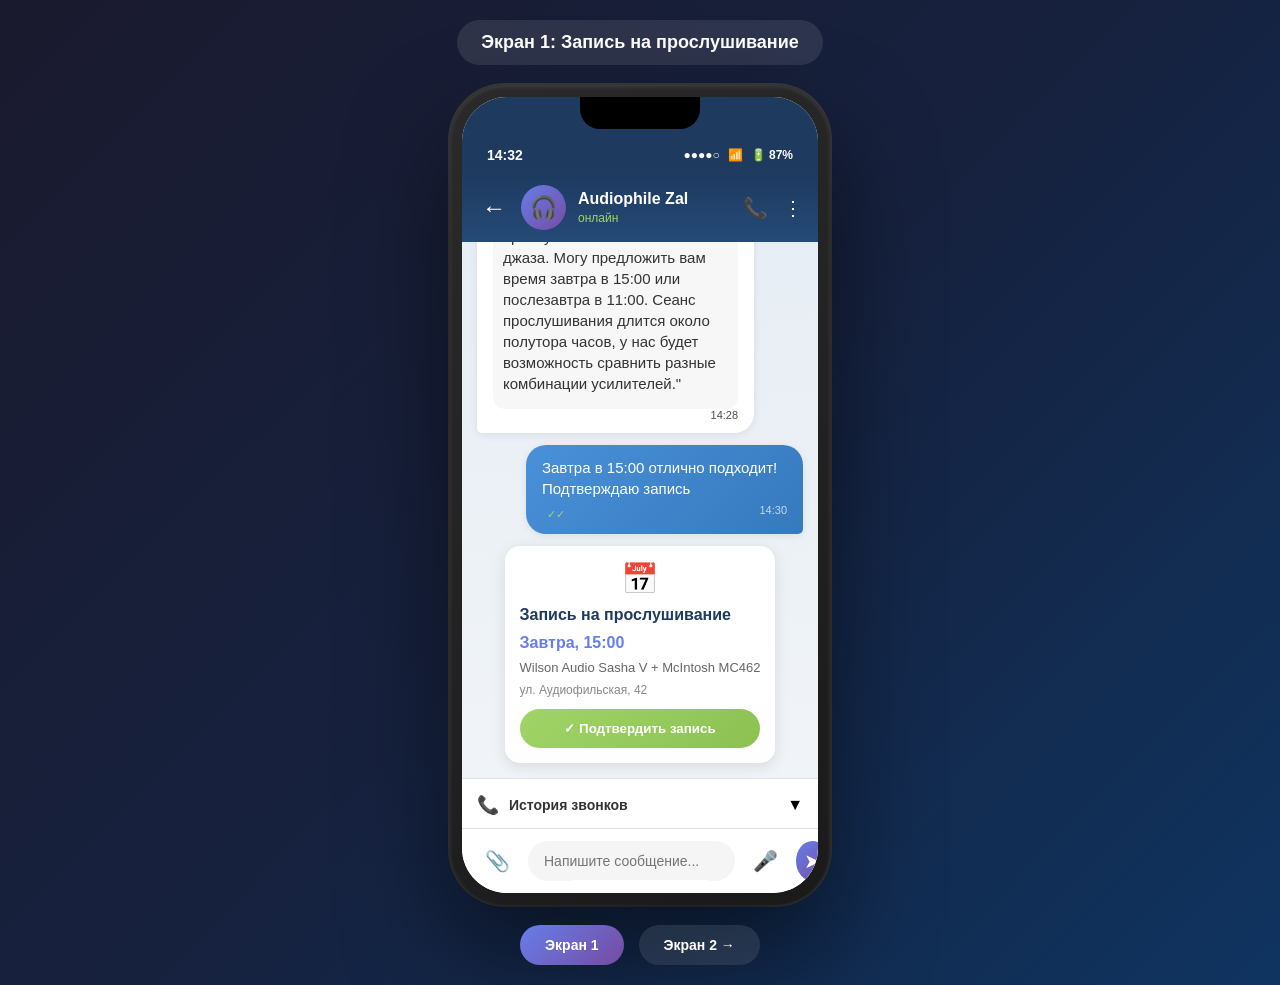
==== index.html @ 01e0d1bf "Initial commit: Interactive omni-channel messenger prototype for hi-end audio salon - Screen 1: Book" ====
<!DOCTYPE html>
<html lang="ru">
<head>
    <meta charset="UTF-8">
    <meta name="viewport" content="width=device-width, initial-scale=1.0">
    <title>Омниканальный Мессенджер - Аудиозал Hi-End</title>
    <link rel="stylesheet" href="css/styles.css">
</head>
<body>
    <div class="prototype-container">
        <div class="screen-label">Экран 1: Запись на прослушивание</div>
        
        <!-- iPhone 16 Frame -->
        <div class="iphone-frame">
            <div class="iphone-notch"></div>
            <div class="iphone-screen">
                <!-- Status Bar -->
                <div class="status-bar">
                    <span class="time">14:32</span>
                    <div class="status-icons">
                        <span class="signal">●●●●○</span>
                        <span class="wifi">📶</span>
                        <span class="battery">🔋 87%</span>
                    </div>
                </div>
                
                <!-- Chat Header -->
                <div class="chat-header">
                    <button class="back-btn" onclick="goToScreen(2)">←</button>
                    <div class="contact-info">
                        <div class="avatar">
                            <div class="avatar-icon">🎧</div>
                        </div>
                        <div class="contact-details">
                            <h2>Audiophile Zal</h2>
                            <span class="status">онлайн</span>
                        </div>
                    </div>
                    <div class="header-actions">
                        <button class="call-btn" onclick="simulateCall('outgoing')">📞</button>
                        <button class="menu-btn">⋮</button>
                    </div>
                </div>
                
                <!-- Chat Messages -->
                <div class="chat-messages" id="chat-messages">
                    <!-- Incoming message -->
                    <div class="message incoming">
                        <div class="message-content">
                            <p>Здравствуйте! Добро пожаловать в Audiophile Zal — премиальный аудиозал для истинных ценителей звука. 🎵</p>
                            <span class="time">14:20</span>
                        </div>
                    </div>
                    
                    <!-- Outgoing message -->
                    <div class="message outgoing">
                        <div class="message-content">
                            <p>Добрый день! Хочу записаться на прослушивание акустических систем</p>
                            <span class="time">14:22</span>
                            <span class="read-status">✓✓</span>
                        </div>
                    </div>
                    
                    <!-- Incoming message -->
                    <div class="message incoming">
                        <div class="message-content">
                            <p>Отлично! У нас представлена техника брендов: McIntosh, Wilson Audio, dCS, Audio Research. Какой бренд вас интересует?</p>
                            <span class="time">14:23</span>
                        </div>
                    </div>
                    
                    <!-- Outgoing message -->
                    <div class="message outgoing">
                        <div class="message-content">
                            <p>Интересует Wilson Audio Sasha V и McIntosh MC462</p>
                            <span class="time">14:25</span>
                            <span class="read-status">✓✓</span>
                        </div>
                    </div>
                    
                    <!-- Voice Message with Transcription -->
                    <div class="message incoming voice-message">
                        <div class="message-content">
                            <div class="voice-header">
                                <button class="play-btn" onclick="togglePlay(this)">▶️</button>
                                <div class="voice-waveform">
                                    <div class="waveform-bars">
                                        <span></span><span></span><span></span><span></span><span></span>
                                        <span></span><span></span><span></span><span></span><span></span>
                                        <span></span><span></span><span></span><span></span><span></span>
                                    </div>
                                    <span class="duration">1:24</span>
                                </div>
                            </div>
                            
                            <!-- Transcription Panel -->
                            <div class="transcription-panel">
                                <div class="transcription-toggle">
                                    <button class="toggle-btn active" onclick="showTranscription('full', this)">Полный текст</button>
                                    <button class="toggle-btn" onclick="showTranscription('summary', this)">Резюме</button>
                                </div>
                                <div class="transcription-content" id="transcription-full">
                                    <p class="transcript-text">
                                        "Прекрасный выбор! Wilson Audio Sasha V — это настоящая жемчужина. Они оснащены 8-дюймовыми вуферами и уникальным твитером с мягким куполом. Усилитель McIntosh MC462 выдаёт 450 Вт на канал в классе AB. Это идеальная комбинация для прослушивания классики и джаза. Могу предложить вам время завтра в 15:00 или послезавтра в 11:00. Сеанс прослушивания длится около полутора часов, у нас будет возможность сравнить разные комбинации усилителей."
                                    </p>
                                </div>
                                <div class="transcription-content hidden" id="transcription-summary">
                                    <p class="transcript-text summary">
                                        📋 <strong>Резюме:</strong><br>
                                        • Sasha V + MC462 — отличный выбор для классики и джаза<br>
                                        • Предложено: завтра 15:00 или послезавтра 11:00<br>
                                        • Длительность сеанса: ~1.5 часа<br>
                                        • Возможность сравнения усилителей
                                    </p>
                                </div>
                            </div>
                            <span class="time">14:28</span>
                        </div>
                    </div>
                    
                    <!-- Outgoing message -->
                    <div class="message outgoing">
                        <div class="message-content">
                            <p>Завтра в 15:00 отлично подходит! Подтверждаю запись</p>
                            <span class="time">14:30</span>
                            <span class="read-status">✓✓</span>
                        </div>
                    </div>
                    
                    <!-- System message -->
                    <div class="message system">
                        <div class="system-content">
                            <span class="calendar-icon">📅</span>
                            <div class="booking-card">
                                <h3>Запись на прослушивание</h3>
                                <p class="booking-date"><strong>Завтра, 15:00</strong></p>
                                <p class="booking-equipment">Wilson Audio Sasha V + McIntosh MC462</p>
                                <p class="booking-address">ул. Аудиофильская, 42</p>
                                <button class="confirm-btn" onclick="confirmBooking()">✓ Подтвердить запись</button>
                            </div>
                        </div>
                    </div>
                </div>
                
                <!-- Call History Panel -->
                <div class="call-history-panel">
                    <div class="panel-header" onclick="toggleCallHistory()">
                        <span class="panel-icon">📞</span>
                        <span>История звонков</span>
                        <span class="toggle-icon" id="call-toggle">▼</span>
                    </div>
                    <div class="call-list" id="call-list">
                        <div class="call-item outgoing">
                            <span class="call-type">📱 Исходящий</span>
                            <span class="call-contact">Audiophile Zal</span>
                            <span class="call-time">Сегодня, 14:25</span>
                            <span class="call-duration">3:42</span>
                        </div>
                        <div class="call-item incoming">
                            <span class="call-type">📲 Входящий</span>
                            <span class="call-contact">Audiophile Zal</span>
                            <span class="call-time">Вчера, 16:30</span>
                            <span class="call-duration">5:18</span>
                        </div>
                        <div class="call-item missed">
                            <span class="call-type">📵 Пропущенный</span>
                            <span class="call-contact">Audiophile Zal</span>
                            <span class="call-time">19 янв, 11:45</span>
                            <span class="call-duration">—</span>
                        </div>
                    </div>
                </div>
                
                <!-- Input Area -->
                <div class="input-area">
                    <button class="attach-btn">📎</button>
                    <input type="text" placeholder="Напишите сообщение..." class="message-input">
                    <button class="voice-btn" onclick="startVoiceRecord()">🎤</button>
                    <button class="send-btn">➤</button>
                </div>
            </div>
            
            <!-- Home Indicator -->
            <div class="home-indicator"></div>
        </div>
        
        <!-- Navigation -->
        <div class="navigation">
            <button class="nav-btn active" onclick="goToScreen(1)">Экран 1</button>
            <button class="nav-btn" onclick="goToScreen(2)">Экран 2 →</button>
        </div>
    </div>
    
    <script src="js/app.js"></script>
</body>
</html>
---- css/styles.css ----
/* Reset and Base Styles */
* {
    margin: 0;
    padding: 0;
    box-sizing: border-box;
}

body {
    font-family: -apple-system, BlinkMacSystemFont, 'Segoe UI', Roboto, Oxygen, Ubuntu, sans-serif;
    background: linear-gradient(135deg, #1a1a2e 0%, #16213e 50%, #0f3460 100%);
    min-height: 100vh;
    display: flex;
    justify-content: center;
    align-items: center;
    padding: 20px;
}

.prototype-container {
    display: flex;
    flex-direction: column;
    align-items: center;
    gap: 20px;
}

.screen-label {
    color: #fff;
    font-size: 18px;
    font-weight: 600;
    background: rgba(255, 255, 255, 0.1);
    padding: 12px 24px;
    border-radius: 25px;
    backdrop-filter: blur(10px);
}

/* iPhone 16 Frame */
.iphone-frame {
    width: 380px;
    height: 820px;
    background: linear-gradient(145deg, #2a2a2a, #1a1a1a);
    border-radius: 55px;
    padding: 12px;
    box-shadow: 
        0 50px 100px rgba(0, 0, 0, 0.5),
        inset 0 2px 4px rgba(255, 255, 255, 0.1),
        0 0 0 2px #3a3a3a;
    position: relative;
}

.iphone-notch {
    position: absolute;
    top: 12px;
    left: 50%;
    transform: translateX(-50%);
    width: 120px;
    height: 32px;
    background: #000;
    border-radius: 0 0 20px 20px;
    z-index: 100;
}

.iphone-screen {
    width: 100%;
    height: 100%;
    background: #f5f5f5;
    border-radius: 45px;
    overflow: hidden;
    display: flex;
    flex-direction: column;
}

.home-indicator {
    position: absolute;
    bottom: 20px;
    left: 50%;
    transform: translateX(-50%);
    width: 140px;
    height: 5px;
    background: #fff;
    border-radius: 3px;
    z-index: 100;
}

/* Status Bar */
.status-bar {
    display: flex;
    justify-content: space-between;
    align-items: center;
    padding: 50px 25px 10px;
    background: linear-gradient(180deg, #1e3a5f 0%, #1e3a5f 100%);
    color: white;
    font-size: 14px;
    font-weight: 600;
}

.status-icons {
    display: flex;
    gap: 8px;
    font-size: 12px;
}

/* Chat Header */
.chat-header {
    display: flex;
    align-items: center;
    padding: 12px 15px;
    background: linear-gradient(180deg, #1e3a5f, #254a77);
    color: white;
    gap: 10px;
}

.back-btn {
    background: none;
    border: none;
    color: white;
    font-size: 24px;
    cursor: pointer;
    padding: 5px;
}

.contact-info {
    display: flex;
    align-items: center;
    gap: 12px;
    flex: 1;
}

.avatar {
    width: 45px;
    height: 45px;
    border-radius: 50%;
    background: linear-gradient(135deg, #667eea 0%, #764ba2 100%);
    display: flex;
    align-items: center;
    justify-content: center;
}

.avatar-icon {
    font-size: 22px;
}

.contact-details h2 {
    font-size: 16px;
    font-weight: 600;
}

.contact-details .status {
    font-size: 12px;
    color: #a0d468;
}

.header-actions {
    display: flex;
    gap: 15px;
}

.call-btn, .menu-btn {
    background: none;
    border: none;
    color: white;
    font-size: 20px;
    cursor: pointer;
}

/* Chat Messages */
.chat-messages {
    flex: 1;
    overflow-y: auto;
    padding: 15px;
    background: linear-gradient(180deg, #e8eef5 0%, #f0f4f8 100%);
    display: flex;
    flex-direction: column;
    gap: 12px;
}

.message {
    display: flex;
    max-width: 85%;
}

.message.incoming {
    align-self: flex-start;
}

.message.outgoing {
    align-self: flex-end;
}

.message-content {
    padding: 12px 16px;
    border-radius: 20px;
    position: relative;
    box-shadow: 0 2px 8px rgba(0, 0, 0, 0.08);
}

.message.incoming .message-content {
    background: white;
    border-bottom-left-radius: 5px;
}

.message.outgoing .message-content {
    background: linear-gradient(135deg, #4a90d9 0%, #357abd 100%);
    color: white;
    border-bottom-right-radius: 5px;
}

.message-content p {
    font-size: 15px;
    line-height: 1.4;
    margin-bottom: 5px;
}

.message-content .time {
    font-size: 11px;
    opacity: 0.7;
    float: right;
    margin-left: 10px;
}

.read-status {
    font-size: 11px;
    color: #a0d468;
    margin-left: 5px;
}

/* Voice Message */
.voice-message .message-content {
    min-width: 250px;
}

.voice-header {
    display: flex;
    align-items: center;
    gap: 12px;
    margin-bottom: 12px;
}

.play-btn {
    width: 40px;
    height: 40px;
    border-radius: 50%;
    background: linear-gradient(135deg, #667eea 0%, #764ba2 100%);
    border: none;
    cursor: pointer;
    display: flex;
    align-items: center;
    justify-content: center;
    font-size: 16px;
    transition: transform 0.2s;
}

.play-btn:hover {
    transform: scale(1.1);
}

.voice-waveform {
    flex: 1;
    display: flex;
    flex-direction: column;
    gap: 5px;
}

.waveform-bars {
    display: flex;
    align-items: center;
    gap: 3px;
    height: 30px;
}

.waveform-bars span {
    width: 3px;
    background: linear-gradient(180deg, #667eea, #764ba2);
    border-radius: 2px;
    animation: wave 1s ease-in-out infinite;
}

.waveform-bars span:nth-child(1) { height: 8px; animation-delay: 0s; }
.waveform-bars span:nth-child(2) { height: 15px; animation-delay: 0.1s; }
.waveform-bars span:nth-child(3) { height: 22px; animation-delay: 0.2s; }
.waveform-bars span:nth-child(4) { height: 18px; animation-delay: 0.3s; }
.waveform-bars span:nth-child(5) { height: 25px; animation-delay: 0.4s; }
.waveform-bars span:nth-child(6) { height: 12px; animation-delay: 0.5s; }
.waveform-bars span:nth-child(7) { height: 28px; animation-delay: 0.6s; }
.waveform-bars span:nth-child(8) { height: 20px; animation-delay: 0.7s; }
.waveform-bars span:nth-child(9) { height: 16px; animation-delay: 0.8s; }
.waveform-bars span:nth-child(10) { height: 24px; animation-delay: 0.9s; }
.waveform-bars span:nth-child(11) { height: 10px; animation-delay: 1s; }
.waveform-bars span:nth-child(12) { height: 18px; animation-delay: 1.1s; }
.waveform-bars span:nth-child(13) { height: 26px; animation-delay: 1.2s; }
.waveform-bars span:nth-child(14) { height: 14px; animation-delay: 1.3s; }
.waveform-bars span:nth-child(15) { height: 8px; animation-delay: 1.4s; }

@keyframes wave {
    0%, 100% { transform: scaleY(1); }
    50% { transform: scaleY(1.3); }
}

.duration {
    font-size: 12px;
    color: #666;
    margin-left: auto;
}

.message.outgoing .waveform-bars span {
    background: rgba(255, 255, 255, 0.7);
}

.message.outgoing .duration {
    color: rgba(255, 255, 255, 0.7);
}

/* Transcription Panel */
.transcription-panel {
    background: rgba(0, 0, 0, 0.03);
    border-radius: 12px;
    padding: 10px;
    margin-top: 10px;
}

.message.outgoing .transcription-panel {
    background: rgba(255, 255, 255, 0.15);
}

.transcription-toggle {
    display: flex;
    gap: 8px;
    margin-bottom: 10px;
}

.toggle-btn {
    flex: 1;
    padding: 8px 12px;
    border: none;
    border-radius: 20px;
    font-size: 12px;
    font-weight: 600;
    cursor: pointer;
    transition: all 0.3s;
    background: rgba(0, 0, 0, 0.05);
    color: #333;
}

.message.outgoing .toggle-btn {
    background: rgba(255, 255, 255, 0.2);
    color: white;
}

.toggle-btn.active {
    background: linear-gradient(135deg, #667eea 0%, #764ba2 100%);
    color: white;
}

.transcription-content {
    animation: fadeIn 0.3s ease;
}

.transcription-content.hidden {
    display: none;
}

@keyframes fadeIn {
    from { opacity: 0; transform: translateY(-10px); }
    to { opacity: 1; transform: translateY(0); }
}

.transcript-text {
    font-size: 13px;
    line-height: 1.5;
    color: #333;
}

.message.outgoing .transcript-text {
    color: white;
}

.transcript-text.summary {
    background: rgba(102, 126, 234, 0.1);
    padding: 10px;
    border-radius: 10px;
    border-left: 3px solid #667eea;
}

.message.outgoing .transcript-text.summary {
    background: rgba(255, 255, 255, 0.1);
}

/* System Messages */
.message.system {
    align-self: center;
    max-width: 90%;
}

.system-content {
    background: white;
    padding: 15px;
    border-radius: 15px;
    text-align: center;
    box-shadow: 0 4px 15px rgba(0, 0, 0, 0.1);
}

.session-complete {
    display: flex;
    flex-direction: column;
    align-items: center;
    gap: 8px;
}

.session-icon {
    font-size: 30px;
}

.session-complete p {
    font-weight: 600;
    color: #333;
}

.session-time {
    font-size: 12px;
    color: #888;
}

/* Booking Card */
.booking-card {
    text-align: left;
}

.calendar-icon {
    font-size: 30px;
    display: block;
    margin-bottom: 10px;
}

.booking-card h3 {
    color: #1e3a5f;
    margin-bottom: 10px;
    font-size: 16px;
}

.booking-date {
    color: #667eea;
    font-size: 16px;
}

.booking-equipment {
    font-size: 13px;
    color: #666;
    margin: 8px 0;
}

.booking-address {
    font-size: 12px;
    color: #888;
    margin-bottom: 12px;
}

.confirm-btn {
    width: 100%;
    padding: 12px;
    background: linear-gradient(135deg, #a0d468 0%, #8cc152 100%);
    border: none;
    border-radius: 25px;
    color: white;
    font-weight: 600;
    cursor: pointer;
    transition: transform 0.2s, box-shadow 0.2s;
}

.confirm-btn:hover {
    transform: translateY(-2px);
    box-shadow: 0 5px 15px rgba(160, 212, 104, 0.4);
}

/* Order Card */
.order-card .message-content {
    min-width: 260px;
}

.order-details {
    background: rgba(0, 0, 0, 0.02);
    border-radius: 12px;
    padding: 12px;
}

.order-details h3 {
    font-size: 16px;
    margin-bottom: 12px;
    color: #333;
}

.order-item {
    display: flex;
    justify-content: space-between;
    padding: 8px 0;
    font-size: 13px;
}

.item-name {
    color: #555;
}

.item-price {
    font-weight: 600;
    color: #333;
}

.order-item.discount .item-price {
    color: #a0d468;
}

.order-divider {
    height: 1px;
    background: #e0e0e0;
    margin: 10px 0;
}

.order-total {
    display: flex;
    justify-content: space-between;
    padding-top: 10px;
    font-weight: 600;
    font-size: 15px;
}

.total-price {
    color: #1e3a5f;
    font-size: 17px;
}

/* Confirmation Card */
.confirmation {
    background: linear-gradient(135deg, #f5f7fa 0%, #e8eef5 100%);
}

.confirmation-icon {
    font-size: 50px;
    margin-bottom: 10px;
}

.confirmation h3 {
    color: #1e3a5f;
    font-size: 18px;
    margin-bottom: 5px;
}

.order-number {
    color: #888;
    font-size: 13px;
    margin-bottom: 15px;
}

.delivery-info {
    text-align: left;
    background: white;
    padding: 12px;
    border-radius: 10px;
    margin-bottom: 15px;
}

.delivery-info p {
    font-size: 13px;
    margin: 5px 0;
    color: #555;
}

.track-btn {
    width: 100%;
    padding: 12px;
    background: linear-gradient(135deg, #667eea 0%, #764ba2 100%);
    border: none;
    border-radius: 25px;
    color: white;
    font-weight: 600;
    cursor: pointer;
    transition: transform 0.2s;
}

.track-btn:hover {
    transform: translateY(-2px);
}

/* Call History Panel */
.call-history-panel {
    background: white;
    border-top: 1px solid #e0e0e0;
    max-height: 50px;
    overflow: hidden;
    transition: max-height 0.3s ease;
}

.call-history-panel.expanded {
    max-height: 200px;
}

.panel-header {
    display: flex;
    align-items: center;
    padding: 15px;
    cursor: pointer;
    gap: 10px;
    border-bottom: 1px solid #f0f0f0;
}

.panel-icon {
    font-size: 18px;
}

.panel-header span:nth-child(2) {
    flex: 1;
    font-weight: 600;
    color: #333;
    font-size: 14px;
}

.toggle-icon {
    transition: transform 0.3s;
}

.call-history-panel.expanded .toggle-icon {
    transform: rotate(180deg);
}

.call-list {
    max-height: 140px;
    overflow-y: auto;
}

.call-item {
    display: grid;
    grid-template-columns: 1fr 1fr;
    padding: 10px 15px;
    border-bottom: 1px solid #f5f5f5;
    font-size: 12px;
}

.call-type {
    font-weight: 500;
}

.call-item.outgoing .call-type {
    color: #4a90d9;
}

.call-item.incoming .call-type {
    color: #a0d468;
}

.call-item.missed .call-type {
    color: #e74c3c;
}

.call-contact {
    color: #333;
    font-weight: 500;
}

.call-time {
    color: #888;
}

.call-duration {
    text-align: right;
    color: #666;
}

/* Input Area */
.input-area {
    display: flex;
    align-items: center;
    padding: 12px 15px;
    background: white;
    gap: 10px;
    border-top: 1px solid #e0e0e0;
}

.attach-btn, .voice-btn, .send-btn {
    background: none;
    border: none;
    font-size: 20px;
    cursor: pointer;
    padding: 8px;
    border-radius: 50%;
    transition: background 0.2s;
}

.attach-btn:hover, .voice-btn:hover {
    background: #f0f0f0;
}

.send-btn {
    background: linear-gradient(135deg, #667eea 0%, #764ba2 100%);
    color: white;
    width: 40px;
    height: 40px;
    display: flex;
    align-items: center;
    justify-content: center;
}

.message-input {
    flex: 1;
    padding: 12px 16px;
    border: none;
    background: #f5f5f5;
    border-radius: 25px;
    font-size: 14px;
    outline: none;
}

.message-input:focus {
    background: #ebebeb;
}

/* Navigation */
.navigation {
    display: flex;
    gap: 15px;
}

.nav-btn {
    padding: 12px 25px;
    border: none;
    border-radius: 25px;
    font-size: 14px;
    font-weight: 600;
    cursor: pointer;
    transition: all 0.3s;
    background: rgba(255, 255, 255, 0.1);
    color: white;
    backdrop-filter: blur(10px);
}

.nav-btn:hover {
    background: rgba(255, 255, 255, 0.2);
}

.nav-btn.active {
    background: linear-gradient(135deg, #667eea 0%, #764ba2 100%);
}

/* Scrollbar */
.chat-messages::-webkit-scrollbar {
    width: 4px;
}

.chat-messages::-webkit-scrollbar-track {
    background: transparent;
}

.chat-messages::-webkit-scrollbar-thumb {
    background: #ccc;
    border-radius: 2px;
}

/* Call Modal */
.call-modal {
    position: fixed;
    top: 0;
    left: 0;
    width: 100%;
    height: 100%;
    background: rgba(0, 0, 0, 0.8);
    display: none;
    justify-content: center;
    align-items: center;
    z-index: 1000;
}

.call-modal.active {
    display: flex;
}

.call-modal-content {
    background: linear-gradient(135deg, #1e3a5f 0%, #254a77 100%);
    padding: 40px;
    border-radius: 30px;
    text-align: center;
    color: white;
    animation: scaleIn 0.3s ease;
}

@keyframes scaleIn {
    from { transform: scale(0.8); opacity: 0; }
    to { transform: scale(1); opacity: 1; }
}

.caller-avatar {
    width: 100px;
    height: 100px;
    border-radius: 50%;
    background: linear-gradient(135deg, #667eea 0%, #764ba2 100%);
    margin: 0 auto 20px;
    display: flex;
    align-items: center;
    justify-content: center;
    font-size: 45px;
}

.caller-name {
    font-size: 24px;
    font-weight: 600;
    margin-bottom: 10px;
}

.call-status {
    font-size: 16px;
    color: #a0d468;
    margin-bottom: 30px;
}

.call-actions {
    display: flex;
    gap: 30px;
    justify-content: center;
}

.end-call-btn {
    width: 60px;
    height: 60px;
    border-radius: 50%;
    background: #e74c3c;
    border: none;
    color: white;
    font-size: 24px;
    cursor: pointer;
    transition: transform 0.2s;
}

.end-call-btn:hover {
    transform: scale(1.1);
}

/* Toast Notification */
.toast {
    position: fixed;
    bottom: 30px;
    left: 50%;
    transform: translateX(-50%) translateY(100px);
    background: linear-gradient(135deg, #a0d468 0%, #8cc152 100%);
    color: white;
    padding: 15px 30px;
    border-radius: 30px;
    font-weight: 600;
    box-shadow: 0 5px 20px rgba(0, 0, 0, 0.3);
    transition: transform 0.3s ease;
    z-index: 1001;
}

.toast.show {
    transform: translateX(-50%) translateY(0);
}

/* Responsive */
@media (max-width: 420px) {
    .iphone-frame {
        width: 100%;
        max-width: 380px;
        height: auto;
        aspect-ratio: 380 / 820;
        border-radius: 45px;
    }
    
    .screen-label {
        font-size: 14px;
    }
    
    .nav-btn {
        padding: 10px 18px;
        font-size: 13px;
    }
}
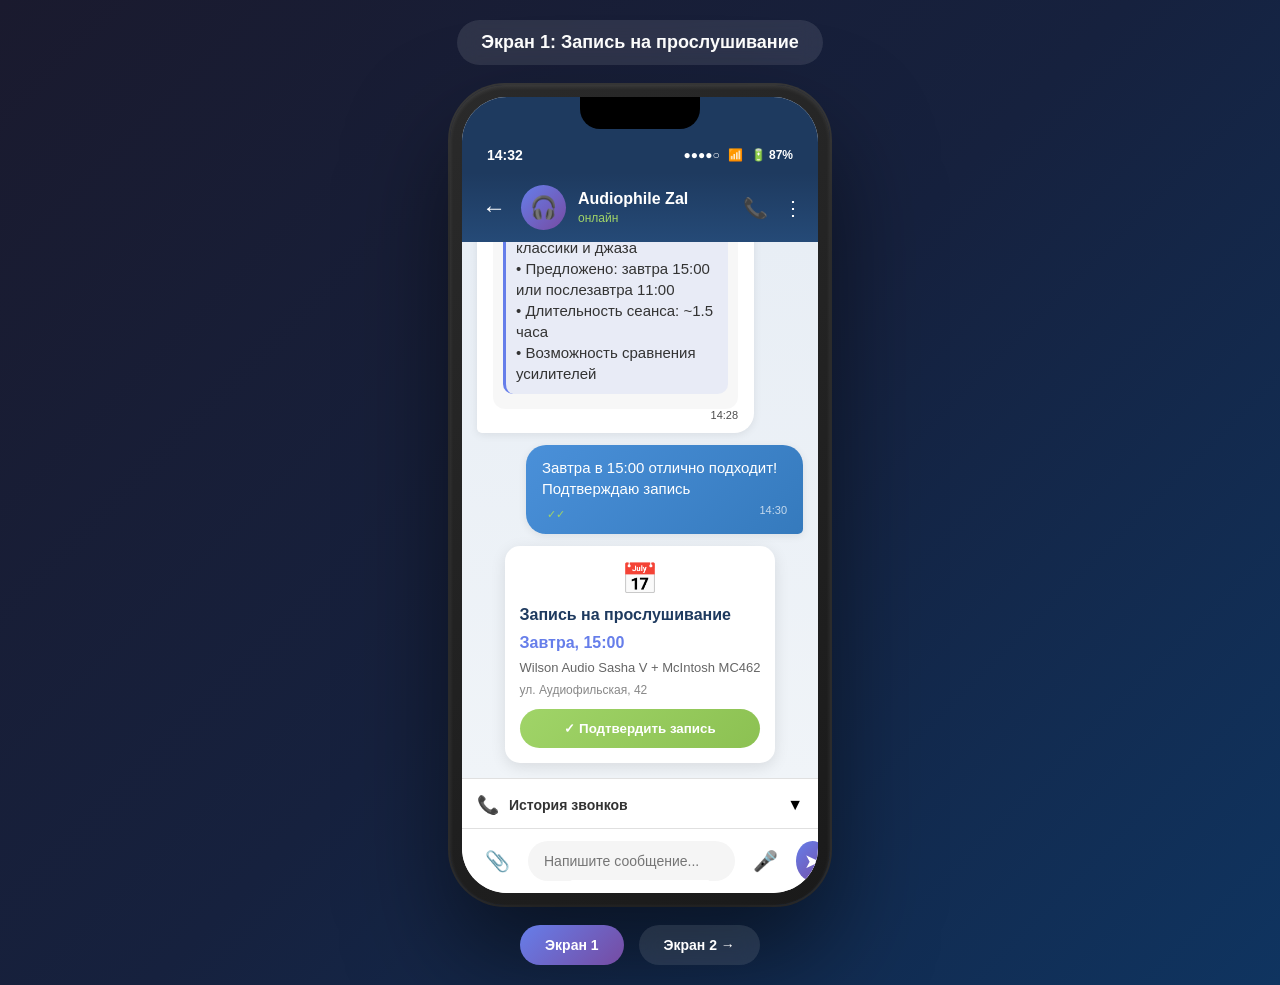
==== commit cb8751a8: "Fix: Voice messages now show Summary by default" ====
--- a/index.html
+++ b/index.html
@@ -96,15 +96,15 @@
                             <!-- Transcription Panel -->
                             <div class="transcription-panel">
                                 <div class="transcription-toggle">
-                                    <button class="toggle-btn active" onclick="showTranscription('full', this)">Полный текст</button>
-                                    <button class="toggle-btn" onclick="showTranscription('summary', this)">Резюме</button>
+                                    <button class="toggle-btn" onclick="showTranscription('full', this)">Полный текст</button>
+                                    <button class="toggle-btn active" onclick="showTranscription('summary', this)">Резюме</button>
                                 </div>
-                                <div class="transcription-content" id="transcription-full">
+                                <div class="transcription-content hidden" id="transcription-full">
                                     <p class="transcript-text">
                                         "Прекрасный выбор! Wilson Audio Sasha V — это настоящая жемчужина. Они оснащены 8-дюймовыми вуферами и уникальным твитером с мягким куполом. Усилитель McIntosh MC462 выдаёт 450 Вт на канал в классе AB. Это идеальная комбинация для прослушивания классики и джаза. Могу предложить вам время завтра в 15:00 или послезавтра в 11:00. Сеанс прослушивания длится около полутора часов, у нас будет возможность сравнить разные комбинации усилителей."
                                     </p>
                                 </div>
-                                <div class="transcription-content hidden" id="transcription-summary">
+                                <div class="transcription-content" id="transcription-summary">
                                     <p class="transcript-text summary">
                                         📋 <strong>Резюме:</strong><br>
                                         • Sasha V + MC462 — отличный выбор для классики и джаза<br>
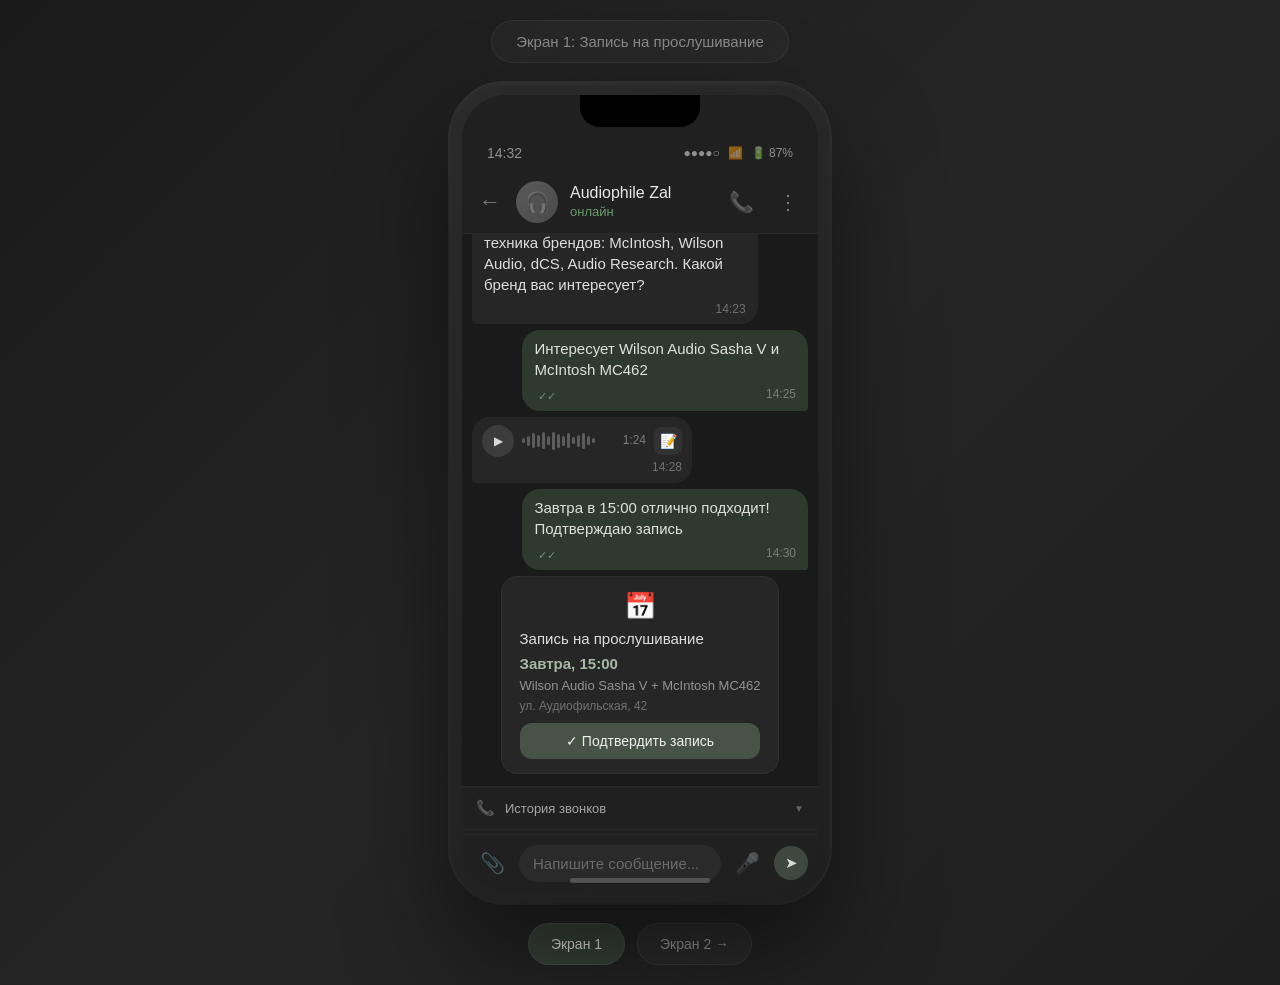
==== commit e633dd46: "Feature: Voice message logic - Telegram-style player with transcription button and 3-second loader" ====
--- a/index.html
+++ b/index.html
@@ -78,11 +78,12 @@
                         </div>
                     </div>
                     
-                    <!-- Voice Message with Transcription -->
-                    <div class="message incoming voice-message">
-                        <div class="message-content">
-                            <div class="voice-header">
-                                <button class="play-btn" onclick="togglePlay(this)">▶️</button>
+                    <!-- Voice Message - Telegram Style -->
+                    <div class="message incoming voice-message" id="voice-1">
+                        <div class="message-content">
+                            <!-- Compact Player (initially visible) -->
+                            <div class="voice-player" id="player-1">
+                                <button class="play-btn" onclick="togglePlay(this)">▶</button>
                                 <div class="voice-waveform">
                                     <div class="waveform-bars">
                                         <span></span><span></span><span></span><span></span><span></span>
@@ -91,20 +92,31 @@
                                     </div>
                                     <span class="duration">1:24</span>
                                 </div>
+                                <button class="transcribe-btn" onclick="showTranscription(1)" title="Показать транскрибацию">
+                                    <span class="transcribe-icon">📝</span>
+                                </button>
                             </div>
                             
-                            <!-- Transcription Panel -->
-                            <div class="transcription-panel">
+                            <!-- Loader (hidden by default) -->
+                            <div class="transcribe-loader hidden" id="loader-1">
+                                <div class="loader-content">
+                                    <div class="loader-spinner"></div>
+                                    <span class="loader-text">Транскрибация...</span>
+                                </div>
+                            </div>
+                            
+                            <!-- Transcription Panel (hidden by default) -->
+                            <div class="transcription-panel hidden" id="transcription-1">
                                 <div class="transcription-toggle">
-                                    <button class="toggle-btn" onclick="showTranscription('full', this)">Полный текст</button>
-                                    <button class="toggle-btn active" onclick="showTranscription('summary', this)">Резюме</button>
-                                </div>
-                                <div class="transcription-content hidden" id="transcription-full">
+                                    <button class="toggle-btn" onclick="switchTab('full', 1, this)">Текст</button>
+                                    <button class="toggle-btn active" onclick="switchTab('summary', 1, this)">Резюме</button>
+                                </div>
+                                <div class="transcription-content hidden" id="full-1">
                                     <p class="transcript-text">
                                         "Прекрасный выбор! Wilson Audio Sasha V — это настоящая жемчужина. Они оснащены 8-дюймовыми вуферами и уникальным твитером с мягким куполом. Усилитель McIntosh MC462 выдаёт 450 Вт на канал в классе AB. Это идеальная комбинация для прослушивания классики и джаза. Могу предложить вам время завтра в 15:00 или послезавтра в 11:00. Сеанс прослушивания длится около полутора часов, у нас будет возможность сравнить разные комбинации усилителей."
                                     </p>
                                 </div>
-                                <div class="transcription-content" id="transcription-summary">
+                                <div class="transcription-content" id="summary-1">
                                     <p class="transcript-text summary">
                                         📋 <strong>Резюме:</strong><br>
                                         • Sasha V + MC462 — отличный выбор для классики и джаза<br>
--- a/css/styles.css
+++ b/css/styles.css
@@ -7,7 +7,7 @@
 
 body {
     font-family: -apple-system, BlinkMacSystemFont, 'Segoe UI', Roboto, Oxygen, Ubuntu, sans-serif;
-    background: linear-gradient(135deg, #1a1a2e 0%, #16213e 50%, #0f3460 100%);
+    background: linear-gradient(135deg, #1a1a1a 0%, #252525 50%, #1f1f1f 100%);
     min-height: 100vh;
     display: flex;
     justify-content: center;
@@ -23,12 +23,13 @@
 }
 
 .screen-label {
-    color: #fff;
-    font-size: 18px;
-    font-weight: 600;
-    background: rgba(255, 255, 255, 0.1);
+    color: #8a8a8a;
+    font-size: 15px;
+    font-weight: 500;
+    background: rgba(255, 255, 255, 0.03);
     padding: 12px 24px;
     border-radius: 25px;
+    border: 1px solid rgba(255, 255, 255, 0.06);
     backdrop-filter: blur(10px);
 }
 
@@ -36,13 +37,13 @@
 .iphone-frame {
     width: 380px;
     height: 820px;
-    background: linear-gradient(145deg, #2a2a2a, #1a1a1a);
+    background: linear-gradient(145deg, #2a2a2a, #1f1f1f);
     border-radius: 55px;
     padding: 12px;
     box-shadow: 
         0 50px 100px rgba(0, 0, 0, 0.5),
-        inset 0 2px 4px rgba(255, 255, 255, 0.1),
-        0 0 0 2px #3a3a3a;
+        inset 0 2px 4px rgba(255, 255, 255, 0.03),
+        0 0 0 2px #333;
     position: relative;
 }
 
@@ -61,7 +62,7 @@
 .iphone-screen {
     width: 100%;
     height: 100%;
-    background: #f5f5f5;
+    background: #1a1a1a;
     border-radius: 45px;
     overflow: hidden;
     display: flex;
@@ -75,7 +76,7 @@
     transform: translateX(-50%);
     width: 140px;
     height: 5px;
-    background: #fff;
+    background: rgba(255, 255, 255, 0.2);
     border-radius: 3px;
     z-index: 100;
 }
@@ -86,10 +87,10 @@
     justify-content: space-between;
     align-items: center;
     padding: 50px 25px 10px;
-    background: linear-gradient(180deg, #1e3a5f 0%, #1e3a5f 100%);
-    color: white;
+    background: #202020;
+    color: rgba(255, 255, 255, 0.5);
     font-size: 14px;
-    font-weight: 600;
+    font-weight: 500;
 }
 
 .status-icons {
@@ -98,23 +99,29 @@
     font-size: 12px;
 }
 
-/* Chat Header */
+/* Chat Header - Muted Style */
 .chat-header {
     display: flex;
     align-items: center;
-    padding: 12px 15px;
-    background: linear-gradient(180deg, #1e3a5f, #254a77);
+    padding: 10px 12px;
+    background: #202020;
     color: white;
     gap: 10px;
+    border-bottom: 1px solid rgba(255, 255, 255, 0.04);
 }
 
 .back-btn {
     background: none;
     border: none;
-    color: white;
-    font-size: 24px;
+    color: #7a7a7a;
+    font-size: 22px;
     cursor: pointer;
     padding: 5px;
+    transition: opacity 0.2s;
+}
+
+.back-btn:hover {
+    opacity: 0.7;
 }
 
 .contact-info {
@@ -125,51 +132,56 @@
 }
 
 .avatar {
-    width: 45px;
-    height: 45px;
+    width: 42px;
+    height: 42px;
     border-radius: 50%;
-    background: linear-gradient(135deg, #667eea 0%, #764ba2 100%);
+    background: linear-gradient(135deg, #5a5a5a 0%, #4a4a4a 100%);
     display: flex;
     align-items: center;
     justify-content: center;
-}
-
-.avatar-icon {
-    font-size: 22px;
+    font-size: 20px;
 }
 
 .contact-details h2 {
     font-size: 16px;
-    font-weight: 600;
+    font-weight: 500;
+    color: rgba(255, 255, 255, 0.9);
 }
 
 .contact-details .status {
-    font-size: 12px;
-    color: #a0d468;
+    font-size: 13px;
+    color: #6a9a6a;
 }
 
 .header-actions {
     display: flex;
-    gap: 15px;
+    gap: 8px;
 }
 
 .call-btn, .menu-btn {
     background: none;
     border: none;
-    color: white;
+    color: #7a7a7a;
     font-size: 20px;
     cursor: pointer;
-}
-
-/* Chat Messages */
+    padding: 8px;
+    border-radius: 50%;
+    transition: color 0.2s;
+}
+
+.call-btn:hover, .menu-btn:hover {
+    color: #9a9a9a;
+}
+
+/* Chat Messages - Muted Style */
 .chat-messages {
     flex: 1;
     overflow-y: auto;
-    padding: 15px;
-    background: linear-gradient(180deg, #e8eef5 0%, #f0f4f8 100%);
+    padding: 12px 10px;
+    background: #1a1a1a;
     display: flex;
     flex-direction: column;
-    gap: 12px;
+    gap: 6px;
 }
 
 .message {
@@ -186,167 +198,227 @@
 }
 
 .message-content {
-    padding: 12px 16px;
-    border-radius: 20px;
+    padding: 8px 12px 6px;
+    border-radius: 18px;
     position: relative;
-    box-shadow: 0 2px 8px rgba(0, 0, 0, 0.08);
-}
-
-.message.incoming .message-content {
-    background: white;
-    border-bottom-left-radius: 5px;
-}
-
-.message.outgoing .message-content {
-    background: linear-gradient(135deg, #4a90d9 0%, #357abd 100%);
-    color: white;
-    border-bottom-right-radius: 5px;
-}
-
-.message-content p {
     font-size: 15px;
     line-height: 1.4;
-    margin-bottom: 5px;
+}
+
+/* Incoming messages */
+.message.incoming .message-content {
+    background: #262626;
+    color: rgba(255, 255, 255, 0.85);
+    border-bottom-left-radius: 4px;
+}
+
+/* Outgoing messages */
+.message.outgoing .message-content {
+    background: #2d3a2d;
+    color: rgba(255, 255, 255, 0.85);
+    border-bottom-right-radius: 4px;
+}
+
+.message-content p {
+    margin-bottom: 4px;
 }
 
 .message-content .time {
-    font-size: 11px;
-    opacity: 0.7;
+    font-size: 12px;
+    color: rgba(255, 255, 255, 0.35);
     float: right;
-    margin-left: 10px;
+    margin-left: 12px;
+    margin-top: 2px;
 }
 
 .read-status {
     font-size: 11px;
-    color: #a0d468;
-    margin-left: 5px;
-}
-
-/* Voice Message */
+    color: rgba(150, 180, 150, 0.7);
+    margin-left: 4px;
+}
+
+/* Voice Message - Telegram Style Player */
 .voice-message .message-content {
-    min-width: 250px;
-}
-
-.voice-header {
-    display: flex;
-    align-items: center;
-    gap: 12px;
-    margin-bottom: 12px;
+    min-width: 220px;
+    padding: 8px 10px;
+}
+
+.voice-player {
+    display: flex;
+    align-items: center;
+    gap: 8px;
 }
 
 .play-btn {
-    width: 40px;
-    height: 40px;
+    width: 32px;
+    height: 32px;
+    min-width: 32px;
     border-radius: 50%;
-    background: linear-gradient(135deg, #667eea 0%, #764ba2 100%);
+    background: rgba(255, 255, 255, 0.1);
     border: none;
     cursor: pointer;
     display: flex;
     align-items: center;
     justify-content: center;
-    font-size: 16px;
-    transition: transform 0.2s;
+    font-size: 12px;
+    color: rgba(255, 255, 255, 0.8);
+    transition: background 0.2s;
 }
 
 .play-btn:hover {
-    transform: scale(1.1);
+    background: rgba(255, 255, 255, 0.15);
 }
 
 .voice-waveform {
     flex: 1;
     display: flex;
-    flex-direction: column;
-    gap: 5px;
+    align-items: center;
+    gap: 6px;
 }
 
 .waveform-bars {
     display: flex;
     align-items: center;
-    gap: 3px;
-    height: 30px;
+    gap: 2px;
+    height: 20px;
+    flex: 1;
 }
 
 .waveform-bars span {
     width: 3px;
-    background: linear-gradient(180deg, #667eea, #764ba2);
+    background: rgba(255, 255, 255, 0.25);
     border-radius: 2px;
-    animation: wave 1s ease-in-out infinite;
-}
-
-.waveform-bars span:nth-child(1) { height: 8px; animation-delay: 0s; }
-.waveform-bars span:nth-child(2) { height: 15px; animation-delay: 0.1s; }
-.waveform-bars span:nth-child(3) { height: 22px; animation-delay: 0.2s; }
-.waveform-bars span:nth-child(4) { height: 18px; animation-delay: 0.3s; }
-.waveform-bars span:nth-child(5) { height: 25px; animation-delay: 0.4s; }
-.waveform-bars span:nth-child(6) { height: 12px; animation-delay: 0.5s; }
-.waveform-bars span:nth-child(7) { height: 28px; animation-delay: 0.6s; }
-.waveform-bars span:nth-child(8) { height: 20px; animation-delay: 0.7s; }
-.waveform-bars span:nth-child(9) { height: 16px; animation-delay: 0.8s; }
-.waveform-bars span:nth-child(10) { height: 24px; animation-delay: 0.9s; }
-.waveform-bars span:nth-child(11) { height: 10px; animation-delay: 1s; }
-.waveform-bars span:nth-child(12) { height: 18px; animation-delay: 1.1s; }
-.waveform-bars span:nth-child(13) { height: 26px; animation-delay: 1.2s; }
-.waveform-bars span:nth-child(14) { height: 14px; animation-delay: 1.3s; }
-.waveform-bars span:nth-child(15) { height: 8px; animation-delay: 1.4s; }
-
-@keyframes wave {
-    0%, 100% { transform: scaleY(1); }
-    50% { transform: scaleY(1.3); }
-}
+}
+
+.message.outgoing .waveform-bars span {
+    background: rgba(255, 255, 255, 0.2);
+}
+
+.waveform-bars span:nth-child(1) { height: 5px; }
+.waveform-bars span:nth-child(2) { height: 10px; }
+.waveform-bars span:nth-child(3) { height: 15px; }
+.waveform-bars span:nth-child(4) { height: 12px; }
+.waveform-bars span:nth-child(5) { height: 17px; }
+.waveform-bars span:nth-child(6) { height: 9px; }
+.waveform-bars span:nth-child(7) { height: 18px; }
+.waveform-bars span:nth-child(8) { height: 14px; }
+.waveform-bars span:nth-child(9) { height: 10px; }
+.waveform-bars span:nth-child(10) { height: 15px; }
+.waveform-bars span:nth-child(11) { height: 7px; }
+.waveform-bars span:nth-child(12) { height: 12px; }
+.waveform-bars span:nth-child(13) { height: 16px; }
+.waveform-bars span:nth-child(14) { height: 9px; }
+.waveform-bars span:nth-child(15) { height: 5px; }
 
 .duration {
     font-size: 12px;
-    color: #666;
-    margin-left: auto;
-}
-
-.message.outgoing .waveform-bars span {
-    background: rgba(255, 255, 255, 0.7);
-}
-
-.message.outgoing .duration {
-    color: rgba(255, 255, 255, 0.7);
-}
-
-/* Transcription Panel */
+    color: rgba(255, 255, 255, 0.4);
+    min-width: 28px;
+    text-align: right;
+}
+
+/* Transcribe Button - Right side of player */
+.transcribe-btn {
+    width: 28px;
+    height: 28px;
+    min-width: 28px;
+    border-radius: 8px;
+    background: rgba(255, 255, 255, 0.06);
+    border: none;
+    cursor: pointer;
+    display: flex;
+    align-items: center;
+    justify-content: center;
+    transition: background 0.2s;
+}
+
+.transcribe-btn:hover {
+    background: rgba(255, 255, 255, 0.1);
+}
+
+.transcribe-icon {
+    font-size: 14px;
+}
+
+/* Loader for Transcription */
+.transcribe-loader {
+    padding: 16px;
+    margin-top: 8px;
+}
+
+.transcribe-loader.hidden {
+    display: none;
+}
+
+.loader-content {
+    display: flex;
+    align-items: center;
+    justify-content: center;
+    gap: 10px;
+}
+
+.loader-spinner {
+    width: 18px;
+    height: 18px;
+    border: 2px solid rgba(255, 255, 255, 0.1);
+    border-top-color: rgba(150, 180, 150, 0.7);
+    border-radius: 50%;
+    animation: spin 1s linear infinite;
+}
+
+@keyframes spin {
+    to { transform: rotate(360deg); }
+}
+
+.loader-text {
+    font-size: 13px;
+    color: rgba(255, 255, 255, 0.5);
+}
+
+/* Transcription Panel - Muted */
 .transcription-panel {
-    background: rgba(0, 0, 0, 0.03);
-    border-radius: 12px;
-    padding: 10px;
     margin-top: 10px;
-}
-
-.message.outgoing .transcription-panel {
-    background: rgba(255, 255, 255, 0.15);
+    padding-top: 10px;
+    border-top: 1px solid rgba(255, 255, 255, 0.06);
+    animation: fadeIn 0.3s ease;
+}
+
+.transcription-panel.hidden {
+    display: none;
+}
+
+@keyframes fadeIn {
+    from { opacity: 0; transform: translateY(-5px); }
+    to { opacity: 1; transform: translateY(0); }
 }
 
 .transcription-toggle {
     display: flex;
-    gap: 8px;
+    gap: 6px;
     margin-bottom: 10px;
 }
 
 .toggle-btn {
     flex: 1;
-    padding: 8px 12px;
-    border: none;
-    border-radius: 20px;
+    padding: 7px 12px;
+    border: none;
+    border-radius: 14px;
     font-size: 12px;
-    font-weight: 600;
-    cursor: pointer;
-    transition: all 0.3s;
-    background: rgba(0, 0, 0, 0.05);
-    color: #333;
-}
-
-.message.outgoing .toggle-btn {
-    background: rgba(255, 255, 255, 0.2);
-    color: white;
+    font-weight: 500;
+    cursor: pointer;
+    transition: all 0.2s;
+    background: rgba(255, 255, 255, 0.04);
+    color: rgba(255, 255, 255, 0.5);
+}
+
+.toggle-btn:hover {
+    background: rgba(255, 255, 255, 0.06);
+    color: rgba(255, 255, 255, 0.7);
 }
 
 .toggle-btn.active {
-    background: linear-gradient(135deg, #667eea 0%, #764ba2 100%);
-    color: white;
+    background: rgba(150, 160, 150, 0.3);
+    color: rgba(255, 255, 255, 0.85);
 }
 
 .transcription-content {
@@ -355,32 +427,19 @@
 
 .transcription-content.hidden {
     display: none;
-}
-
-@keyframes fadeIn {
-    from { opacity: 0; transform: translateY(-10px); }
-    to { opacity: 1; transform: translateY(0); }
 }
 
 .transcript-text {
     font-size: 13px;
     line-height: 1.5;
-    color: #333;
-}
-
-.message.outgoing .transcript-text {
-    color: white;
+    color: rgba(255, 255, 255, 0.7);
 }
 
 .transcript-text.summary {
-    background: rgba(102, 126, 234, 0.1);
+    background: rgba(150, 160, 150, 0.08);
     padding: 10px;
     border-radius: 10px;
-    border-left: 3px solid #667eea;
-}
-
-.message.outgoing .transcript-text.summary {
-    background: rgba(255, 255, 255, 0.1);
+    border-left: 2px solid rgba(150, 160, 150, 0.4);
 }
 
 /* System Messages */
@@ -390,198 +449,206 @@
 }
 
 .system-content {
-    background: white;
-    padding: 15px;
-    border-radius: 15px;
+    background: #262626;
+    padding: 14px 18px;
+    border-radius: 16px;
     text-align: center;
-    box-shadow: 0 4px 15px rgba(0, 0, 0, 0.1);
+    border: 1px solid rgba(255, 255, 255, 0.04);
 }
 
 .session-complete {
     display: flex;
     flex-direction: column;
     align-items: center;
-    gap: 8px;
+    gap: 6px;
 }
 
 .session-icon {
-    font-size: 30px;
+    font-size: 26px;
 }
 
 .session-complete p {
-    font-weight: 600;
-    color: #333;
+    font-weight: 500;
+    color: rgba(255, 255, 255, 0.8);
+    font-size: 14px;
 }
 
 .session-time {
     font-size: 12px;
-    color: #888;
-}
-
-/* Booking Card */
+    color: rgba(255, 255, 255, 0.35);
+}
+
+/* Booking Card - Muted */
 .booking-card {
     text-align: left;
 }
 
 .calendar-icon {
-    font-size: 30px;
+    font-size: 26px;
     display: block;
-    margin-bottom: 10px;
+    margin-bottom: 8px;
 }
 
 .booking-card h3 {
-    color: #1e3a5f;
-    margin-bottom: 10px;
-    font-size: 16px;
+    color: rgba(255, 255, 255, 0.85);
+    margin-bottom: 8px;
+    font-size: 15px;
+    font-weight: 500;
 }
 
 .booking-date {
-    color: #667eea;
-    font-size: 16px;
+    color: rgba(180, 200, 180, 0.9);
+    font-size: 15px;
+    font-weight: 500;
 }
 
 .booking-equipment {
     font-size: 13px;
-    color: #666;
-    margin: 8px 0;
+    color: rgba(255, 255, 255, 0.5);
+    margin: 6px 0;
 }
 
 .booking-address {
     font-size: 12px;
-    color: #888;
-    margin-bottom: 12px;
+    color: rgba(255, 255, 255, 0.35);
+    margin-bottom: 10px;
 }
 
 .confirm-btn {
     width: 100%;
-    padding: 12px;
-    background: linear-gradient(135deg, #a0d468 0%, #8cc152 100%);
-    border: none;
-    border-radius: 25px;
-    color: white;
-    font-weight: 600;
-    cursor: pointer;
-    transition: transform 0.2s, box-shadow 0.2s;
+    padding: 10px;
+    background: rgba(120, 150, 120, 0.4);
+    border: none;
+    border-radius: 12px;
+    color: rgba(255, 255, 255, 0.9);
+    font-weight: 500;
+    cursor: pointer;
+    transition: background 0.2s;
+    font-size: 14px;
 }
 
 .confirm-btn:hover {
-    transform: translateY(-2px);
-    box-shadow: 0 5px 15px rgba(160, 212, 104, 0.4);
-}
-
-/* Order Card */
+    background: rgba(120, 150, 120, 0.5);
+}
+
+/* Order Card - Muted */
 .order-card .message-content {
-    min-width: 260px;
+    min-width: 250px;
 }
 
 .order-details {
-    background: rgba(0, 0, 0, 0.02);
+    background: rgba(255, 255, 255, 0.02);
     border-radius: 12px;
     padding: 12px;
 }
 
 .order-details h3 {
-    font-size: 16px;
-    margin-bottom: 12px;
-    color: #333;
+    font-size: 15px;
+    margin-bottom: 10px;
+    color: rgba(255, 255, 255, 0.8);
+    font-weight: 500;
 }
 
 .order-item {
     display: flex;
     justify-content: space-between;
-    padding: 8px 0;
+    padding: 6px 0;
     font-size: 13px;
 }
 
 .item-name {
-    color: #555;
+    color: rgba(255, 255, 255, 0.55);
 }
 
 .item-price {
-    font-weight: 600;
-    color: #333;
+    font-weight: 500;
+    color: rgba(255, 255, 255, 0.8);
 }
 
 .order-item.discount .item-price {
-    color: #a0d468;
+    color: rgba(150, 180, 150, 0.9);
 }
 
 .order-divider {
     height: 1px;
-    background: #e0e0e0;
-    margin: 10px 0;
+    background: rgba(255, 255, 255, 0.06);
+    margin: 8px 0;
 }
 
 .order-total {
     display: flex;
     justify-content: space-between;
-    padding-top: 10px;
-    font-weight: 600;
+    padding-top: 8px;
+    font-weight: 500;
+    font-size: 14px;
+    color: rgba(255, 255, 255, 0.7);
+}
+
+.total-price {
+    color: rgba(255, 255, 255, 0.9);
     font-size: 15px;
-}
-
-.total-price {
-    color: #1e3a5f;
-    font-size: 17px;
 }
 
 /* Confirmation Card */
 .confirmation {
-    background: linear-gradient(135deg, #f5f7fa 0%, #e8eef5 100%);
+    background: linear-gradient(135deg, #262a26 0%, #262626 100%);
+    border: 1px solid rgba(150, 180, 150, 0.15);
 }
 
 .confirmation-icon {
-    font-size: 50px;
-    margin-bottom: 10px;
+    font-size: 38px;
+    margin-bottom: 8px;
 }
 
 .confirmation h3 {
-    color: #1e3a5f;
-    font-size: 18px;
-    margin-bottom: 5px;
+    color: rgba(180, 200, 180, 0.9);
+    font-size: 16px;
+    margin-bottom: 4px;
+    font-weight: 500;
 }
 
 .order-number {
-    color: #888;
-    font-size: 13px;
-    margin-bottom: 15px;
+    color: rgba(255, 255, 255, 0.35);
+    font-size: 12px;
+    margin-bottom: 12px;
 }
 
 .delivery-info {
     text-align: left;
-    background: white;
-    padding: 12px;
+    background: rgba(255, 255, 255, 0.02);
+    padding: 10px;
     border-radius: 10px;
-    margin-bottom: 15px;
+    margin-bottom: 12px;
 }
 
 .delivery-info p {
-    font-size: 13px;
-    margin: 5px 0;
-    color: #555;
+    font-size: 12px;
+    margin: 4px 0;
+    color: rgba(255, 255, 255, 0.6);
 }
 
 .track-btn {
     width: 100%;
-    padding: 12px;
-    background: linear-gradient(135deg, #667eea 0%, #764ba2 100%);
-    border: none;
-    border-radius: 25px;
-    color: white;
-    font-weight: 600;
-    cursor: pointer;
-    transition: transform 0.2s;
+    padding: 10px;
+    background: rgba(120, 150, 120, 0.3);
+    border: none;
+    border-radius: 12px;
+    color: rgba(255, 255, 255, 0.85);
+    font-weight: 500;
+    cursor: pointer;
+    transition: background 0.2s;
+    font-size: 14px;
 }
 
 .track-btn:hover {
-    transform: translateY(-2px);
-}
-
-/* Call History Panel */
+    background: rgba(120, 150, 120, 0.4);
+}
+
+/* Call History Panel - Muted */
 .call-history-panel {
-    background: white;
-    border-top: 1px solid #e0e0e0;
-    max-height: 50px;
+    background: #202020;
+    border-top: 1px solid rgba(255, 255, 255, 0.04);
+    max-height: 48px;
     overflow: hidden;
     transition: max-height 0.3s ease;
 }
@@ -593,25 +660,27 @@
 .panel-header {
     display: flex;
     align-items: center;
-    padding: 15px;
+    padding: 12px 14px;
     cursor: pointer;
     gap: 10px;
-    border-bottom: 1px solid #f0f0f0;
+    border-bottom: 1px solid rgba(255, 255, 255, 0.04);
 }
 
 .panel-icon {
-    font-size: 18px;
+    font-size: 15px;
 }
 
 .panel-header span:nth-child(2) {
     flex: 1;
-    font-weight: 600;
-    color: #333;
-    font-size: 14px;
+    font-weight: 500;
+    color: rgba(255, 255, 255, 0.6);
+    font-size: 13px;
 }
 
 .toggle-icon {
     transition: transform 0.3s;
+    color: rgba(255, 255, 255, 0.3);
+    font-size: 10px;
 }
 
 .call-history-panel.expanded .toggle-icon {
@@ -626,8 +695,8 @@
 .call-item {
     display: grid;
     grid-template-columns: 1fr 1fr;
-    padding: 10px 15px;
-    border-bottom: 1px solid #f5f5f5;
+    padding: 8px 14px;
+    border-bottom: 1px solid rgba(255, 255, 255, 0.03);
     font-size: 12px;
 }
 
@@ -636,39 +705,39 @@
 }
 
 .call-item.outgoing .call-type {
-    color: #4a90d9;
+    color: rgba(180, 180, 180, 0.8);
 }
 
 .call-item.incoming .call-type {
-    color: #a0d468;
+    color: rgba(150, 180, 150, 0.8);
 }
 
 .call-item.missed .call-type {
-    color: #e74c3c;
+    color: rgba(200, 140, 140, 0.8);
 }
 
 .call-contact {
-    color: #333;
+    color: rgba(255, 255, 255, 0.8);
     font-weight: 500;
 }
 
 .call-time {
-    color: #888;
+    color: rgba(255, 255, 255, 0.35);
 }
 
 .call-duration {
     text-align: right;
-    color: #666;
-}
-
-/* Input Area */
+    color: rgba(255, 255, 255, 0.35);
+}
+
+/* Input Area - Muted Style */
 .input-area {
     display: flex;
     align-items: center;
-    padding: 12px 15px;
-    background: white;
-    gap: 10px;
-    border-top: 1px solid #e0e0e0;
+    padding: 8px 10px;
+    background: #202020;
+    gap: 6px;
+    border-top: 1px solid rgba(255, 255, 255, 0.04);
 }
 
 .attach-btn, .voice-btn, .send-btn {
@@ -678,65 +747,81 @@
     cursor: pointer;
     padding: 8px;
     border-radius: 50%;
-    transition: background 0.2s;
+    transition: color 0.2s;
+    flex-shrink: 0;
+    color: rgba(255, 255, 255, 0.4);
 }
 
 .attach-btn:hover, .voice-btn:hover {
-    background: #f0f0f0;
+    color: rgba(255, 255, 255, 0.6);
 }
 
 .send-btn {
-    background: linear-gradient(135deg, #667eea 0%, #764ba2 100%);
-    color: white;
-    width: 40px;
-    height: 40px;
+    background: rgba(120, 150, 120, 0.35);
+    color: rgba(255, 255, 255, 0.8);
+    width: 34px;
+    height: 34px;
     display: flex;
     align-items: center;
     justify-content: center;
+    font-size: 15px;
+}
+
+.send-btn:hover {
+    background: rgba(120, 150, 120, 0.45);
 }
 
 .message-input {
     flex: 1;
-    padding: 12px 16px;
-    border: none;
-    background: #f5f5f5;
+    min-width: 0;
+    padding: 10px 14px;
+    border: none;
+    background: #2a2a2a;
+    border-radius: 20px;
+    font-size: 15px;
+    outline: none;
+    color: rgba(255, 255, 255, 0.85);
+}
+
+.message-input::placeholder {
+    color: rgba(255, 255, 255, 0.3);
+}
+
+.message-input:focus {
+    background: #323232;
+}
+
+/* Navigation - Muted Style */
+.navigation {
+    display: flex;
+    gap: 12px;
+}
+
+.nav-btn {
+    padding: 12px 22px;
+    border: none;
     border-radius: 25px;
     font-size: 14px;
-    outline: none;
-}
-
-.message-input:focus {
-    background: #ebebeb;
-}
-
-/* Navigation */
-.navigation {
-    display: flex;
-    gap: 15px;
-}
-
-.nav-btn {
-    padding: 12px 25px;
-    border: none;
-    border-radius: 25px;
-    font-size: 14px;
-    font-weight: 600;
-    cursor: pointer;
-    transition: all 0.3s;
-    background: rgba(255, 255, 255, 0.1);
-    color: white;
-    backdrop-filter: blur(10px);
+    font-weight: 500;
+    cursor: pointer;
+    transition: all 0.2s;
+    background: rgba(255, 255, 255, 0.04);
+    color: rgba(255, 255, 255, 0.5);
+    border: 1px solid rgba(255, 255, 255, 0.06);
 }
 
 .nav-btn:hover {
-    background: rgba(255, 255, 255, 0.2);
+    background: rgba(255, 255, 255, 0.06);
+    color: rgba(255, 255, 255, 0.7);
 }
 
 .nav-btn.active {
-    background: linear-gradient(135deg, #667eea 0%, #764ba2 100%);
-}
-
-/* Scrollbar */
+    background: rgba(120, 150, 120, 0.25);
+    color: rgba(255, 255, 255, 0.85);
+    border-color: rgba(120, 150, 120, 0.2);
+}
+
+/* Scrollbar - Muted */
 .chat-messages::-webkit-scrollbar {
     width: 4px;
 }
@@ -746,18 +831,22 @@
 }
 
 .chat-messages::-webkit-scrollbar-thumb {
-    background: #ccc;
+    background: rgba(255, 255, 255, 0.1);
     border-radius: 2px;
 }
 
-/* Call Modal */
+.chat-messages::-webkit-scrollbar-thumb:hover {
+    background: rgba(255, 255, 255, 0.15);
+}
+
+/* Call Modal - Muted */
 .call-modal {
     position: fixed;
     top: 0;
     left: 0;
     width: 100%;
     height: 100%;
-    background: rgba(0, 0, 0, 0.8);
+    background: rgba(0, 0, 0, 0.85);
     display: none;
     justify-content: center;
     align-items: center;
@@ -769,12 +858,13 @@
 }
 
 .call-modal-content {
-    background: linear-gradient(135deg, #1e3a5f 0%, #254a77 100%);
-    padding: 40px;
-    border-radius: 30px;
+    background: linear-gradient(135deg, #202020 0%, #1a1a1a 100%);
+    padding: 36px;
+    border-radius: 24px;
     text-align: center;
     color: white;
     animation: scaleIn 0.3s ease;
+    border: 1px solid rgba(255, 255, 255, 0.06);
 }
 
 @keyframes scaleIn {
@@ -783,63 +873,65 @@
 }
 
 .caller-avatar {
-    width: 100px;
-    height: 100px;
+    width: 85px;
+    height: 85px;
     border-radius: 50%;
-    background: linear-gradient(135deg, #667eea 0%, #764ba2 100%);
-    margin: 0 auto 20px;
+    background: linear-gradient(135deg, #4a4a4a 0%, #3a3a3a 100%);
+    margin: 0 auto 16px;
     display: flex;
     align-items: center;
     justify-content: center;
-    font-size: 45px;
+    font-size: 38px;
 }
 
 .caller-name {
-    font-size: 24px;
-    font-weight: 600;
-    margin-bottom: 10px;
+    font-size: 20px;
+    font-weight: 500;
+    margin-bottom: 6px;
+    color: rgba(255, 255, 255, 0.9);
 }
 
 .call-status {
-    font-size: 16px;
-    color: #a0d468;
-    margin-bottom: 30px;
+    font-size: 14px;
+    color: rgba(150, 180, 150, 0.8);
+    margin-bottom: 24px;
 }
 
 .call-actions {
     display: flex;
-    gap: 30px;
+    gap: 20px;
     justify-content: center;
 }
 
 .end-call-btn {
-    width: 60px;
-    height: 60px;
+    width: 52px;
+    height: 52px;
     border-radius: 50%;
-    background: #e74c3c;
+    background: rgba(180, 100, 100, 0.5);
     border: none;
     color: white;
-    font-size: 24px;
-    cursor: pointer;
-    transition: transform 0.2s;
+    font-size: 20px;
+    cursor: pointer;
+    transition: background 0.2s;
 }
 
 .end-call-btn:hover {
-    transform: scale(1.1);
-}
-
-/* Toast Notification */
+    background: rgba(180, 100, 100, 0.65);
+}
+
+/* Toast Notification - Muted */
 .toast {
     position: fixed;
     bottom: 30px;
     left: 50%;
     transform: translateX(-50%) translateY(100px);
-    background: linear-gradient(135deg, #a0d468 0%, #8cc152 100%);
-    color: white;
-    padding: 15px 30px;
-    border-radius: 30px;
-    font-weight: 600;
-    box-shadow: 0 5px 20px rgba(0, 0, 0, 0.3);
+    background: rgba(120, 150, 120, 0.5);
+    color: rgba(255, 255, 255, 0.9);
+    padding: 12px 24px;
+    border-radius: 25px;
+    font-weight: 500;
+    font-size: 14px;
+    backdrop-filter: blur(10px);
     transition: transform 0.3s ease;
     z-index: 1001;
 }
@@ -859,11 +951,12 @@
     }
     
     .screen-label {
-        font-size: 14px;
+        font-size: 13px;
+        padding: 10px 18px;
     }
     
     .nav-btn {
-        padding: 10px 18px;
-        font-size: 13px;
+        padding: 10px 16px;
+        font-size: 12px;
     }
 }
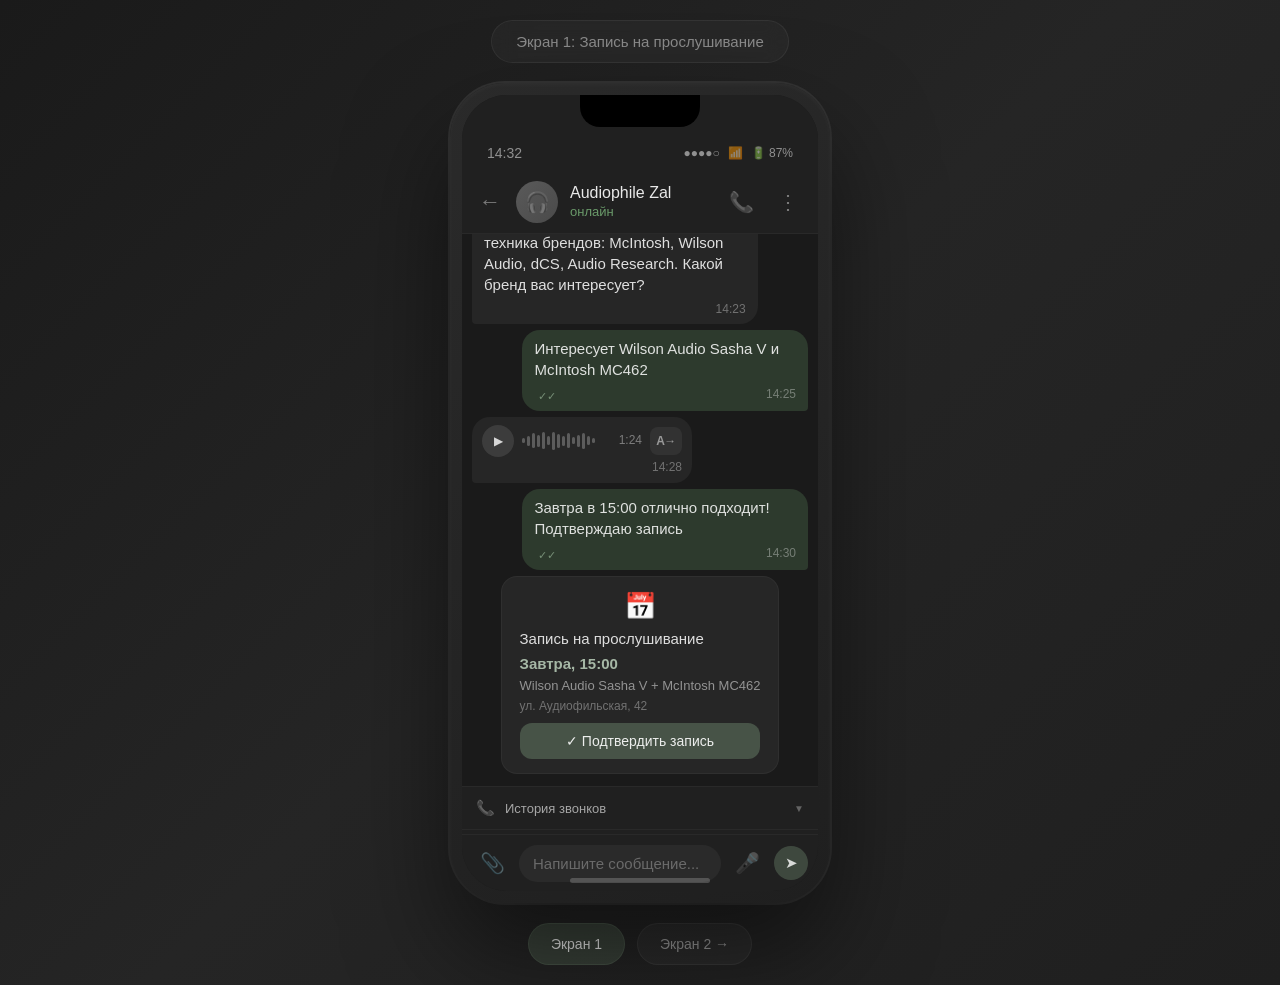
==== commit 817f743a: "Feature: Update transcription button icons - 'A→' for closed, '▲' for opened state" ====
--- a/index.html
+++ b/index.html
@@ -93,7 +93,7 @@
                                     <span class="duration">1:24</span>
                                 </div>
                                 <button class="transcribe-btn" onclick="showTranscription(1)" title="Показать транскрибацию">
-                                    <span class="transcribe-icon">📝</span>
+                                    <span class="transcribe-icon">A→</span>
                                 </button>
                             </div>
                             
--- a/css/styles.css
+++ b/css/styles.css
@@ -319,9 +319,9 @@
 
 /* Transcribe Button - Right side of player */
 .transcribe-btn {
-    width: 28px;
+    width: 32px;
     height: 28px;
-    min-width: 28px;
+    min-width: 32px;
     border-radius: 8px;
     background: rgba(255, 255, 255, 0.06);
     border: none;
@@ -330,14 +330,27 @@
     align-items: center;
     justify-content: center;
     transition: background 0.2s;
+    padding: 0 6px;
 }
 
 .transcribe-btn:hover {
     background: rgba(255, 255, 255, 0.1);
 }
 
+.transcribe-btn:disabled {
+    cursor: default;
+}
+
 .transcribe-icon {
-    font-size: 14px;
+    font-size: 12px;
+    color: rgba(255, 255, 255, 0.5);
+    font-weight: 600;
+    letter-spacing: -0.5px;
+}
+
+.transcribe-icon.chevron-up {
+    font-size: 10px;
+    color: rgba(255, 255, 255, 0.4);
 }
 
 /* Loader for Transcription */
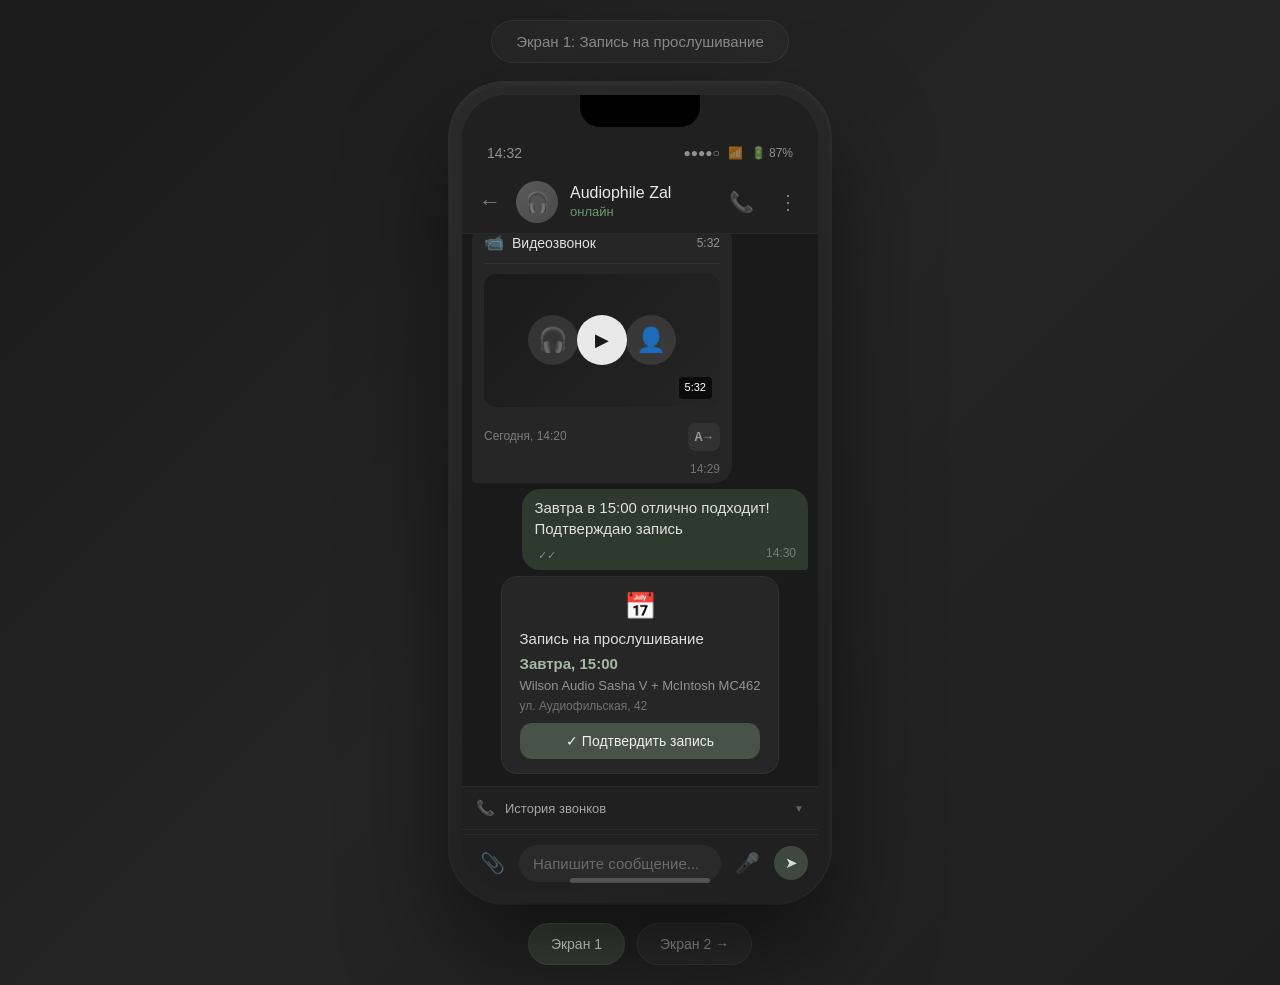
==== commit 04a9b785: "Feature: Add video call recording with playback and transcription support" ====
--- a/index.html
+++ b/index.html
@@ -130,6 +130,110 @@
                         </div>
                     </div>
                     
+                    <!-- Video Call Recording -->
+                    <div class="message incoming video-call-message" id="video-1">
+                        <div class="message-content">
+                            <div class="video-call-header">
+                                <span class="video-call-icon">📹</span>
+                                <span class="video-call-title">Видеозвонок</span>
+                                <span class="video-call-duration">5:32</span>
+                            </div>
+                            
+                            <!-- Video Player -->
+                            <div class="video-player-container" id="video-player-1">
+                                <div class="video-thumbnail" onclick="playVideo(1)">
+                                    <div class="video-preview">
+                                        <div class="video-avatar-left">🎧</div>
+                                        <div class="video-avatar-right">👤</div>
+                                    </div>
+                                    <button class="video-play-btn">▶</button>
+                                    <span class="video-time">5:32</span>
+                                </div>
+                                <div class="video-controls">
+                                    <span class="video-date">Сегодня, 14:20</span>
+                                    <button class="transcribe-btn" onclick="showVideoTranscription(1)" title="Показать транскрибацию">
+                                        <span class="transcribe-icon">A→</span>
+                                    </button>
+                                </div>
+                            </div>
+                            
+                            <!-- Video Modal (hidden by default) -->
+                            <div class="video-modal hidden" id="video-modal-1">
+                                <div class="video-modal-content">
+                                    <div class="video-modal-header">
+                                        <span>📹 Запись видеозвонка</span>
+                                        <button class="video-close-btn" onclick="closeVideo(1)">✕</button>
+                                    </div>
+                                    <div class="video-modal-body">
+                                        <div class="video-call-visuals">
+                                            <div class="video-participant">
+                                                <div class="participant-avatar">🎧</div>
+                                                <span class="participant-name">Audiophile Zal</span>
+                                            </div>
+                                            <div class="video-participant">
+                                                <div class="participant-avatar">👤</div>
+                                                <span class="participant-name">Вы</span>
+                                            </div>
+                                        </div>
+                                        <div class="video-progress">
+                                            <div class="video-progress-bar">
+                                                <div class="video-progress-fill" style="width: 35%"></div>
+                                            </div>
+                                            <span class="video-progress-time">1:56 / 5:32</span>
+                                        </div>
+                                    </div>
+                                    <div class="video-modal-controls">
+                                        <button class="video-ctrl-btn" onclick="toggleVideoPlay(1)">⏸</button>
+                                        <button class="video-ctrl-btn">⏪</button>
+                                        <button class="video-ctrl-btn">⏩</button>
+                                        <button class="video-ctrl-btn">🔊</button>
+                                        <button class="video-ctrl-btn">⛶</button>
+                                    </div>
+                                </div>
+                            </div>
+                            
+                            <!-- Loader (hidden by default) -->
+                            <div class="transcribe-loader hidden" id="video-loader-1">
+                                <div class="loader-content">
+                                    <div class="loader-spinner"></div>
+                                    <span class="loader-text">Транскрибация...</span>
+                                </div>
+                            </div>
+                            
+                            <!-- Transcription Panel (hidden by default) -->
+                            <div class="transcription-panel hidden" id="video-transcription-1">
+                                <div class="transcription-toggle">
+                                    <button class="toggle-btn" onclick="switchVideoTab('full', 1, this)">Текст</button>
+                                    <button class="toggle-btn active" onclick="switchVideoTab('summary', 1, this)">Резюме</button>
+                                </div>
+                                <div class="transcription-content hidden" id="video-full-1">
+                                    <p class="transcript-text">
+                                        <strong>[00:00]</strong> Добрый день! Рады видеть вас на видеозвонке.<br>
+                                        <strong>[00:15]</strong> Сегодня обсудим детали вашего визита в аудиозал.<br>
+                                        <strong>[00:45]</strong> Wilson Audio Sasha V — наша флагманская модель, уверены, вы оцените звучание.<br>
+                                        <strong>[01:30]</strong> Усилитель McIntosh MC462 отлично сочетается с этими колонками, выдаёт чистые 450 Вт.<br>
+                                        <strong>[02:15]</strong> Для прослушивания классики и джаза это идеальный тандем.<br>
+                                        <strong>[03:00]</strong> Можем предложить слоты: завтра в 15:00 или послезавтра в 11:00.<br>
+                                        <strong>[04:20]</strong> Сеанс займёт около полутора часов, будет возможность сравнить разные комбинации.<br>
+                                        <strong>[05:00]</strong> Ждём вас, подтверждение пришлите в чат. До встречи!
+                                    </p>
+                                </div>
+                                <div class="transcription-content" id="video-summary-1">
+                                    <p class="transcript-text summary">
+                                        📋 <strong>Резюме видеозвонка:</strong><br>
+                                        • Обсудили детали визита в аудиозал<br>
+                                        • Sasha V + MC462 — идеальный тандем для классики/джаза<br>
+                                        • Предложено: завтра 15:00 или послезавтра 11:00<br>
+                                        • Длительность сеанса: ~1.5 часа<br>
+                                        • Сравнение комбинаций усилителей<br>
+                                        • Требуется подтверждение в чате
+                                    </p>
+                                </div>
+                            </div>
+                            <span class="time">14:29</span>
+                        </div>
+                    </div>
+                    
                     <!-- Outgoing message -->
                     <div class="message outgoing">
                         <div class="message-content">
--- a/css/styles.css
+++ b/css/styles.css
@@ -453,6 +453,258 @@
     padding: 10px;
     border-radius: 10px;
     border-left: 2px solid rgba(150, 160, 150, 0.4);
+}
+
+/* Video Call Recording */
+.video-call-message .message-content {
+    min-width: 260px;
+}
+
+.video-call-header {
+    display: flex;
+    align-items: center;
+    gap: 8px;
+    margin-bottom: 10px;
+    padding-bottom: 8px;
+    border-bottom: 1px solid rgba(255, 255, 255, 0.06);
+}
+
+.video-call-icon {
+    font-size: 16px;
+}
+
+.video-call-title {
+    font-weight: 500;
+    color: rgba(255, 255, 255, 0.85);
+    font-size: 14px;
+}
+
+.video-call-duration {
+    margin-left: auto;
+    font-size: 12px;
+    color: rgba(255, 255, 255, 0.5);
+}
+
+.video-player-container {
+    margin-bottom: 8px;
+}
+
+.video-thumbnail {
+    position: relative;
+    background: linear-gradient(135deg, #1a1a1a 0%, #252525 100%);
+    border-radius: 12px;
+    overflow: hidden;
+    cursor: pointer;
+    aspect-ratio: 16/9;
+}
+
+.video-preview {
+    display: flex;
+    justify-content: space-around;
+    align-items: center;
+    height: 100%;
+    padding: 20px;
+}
+
+.video-avatar-left, .video-avatar-right {
+    width: 50px;
+    height: 50px;
+    border-radius: 50%;
+    background: rgba(255, 255, 255, 0.1);
+    display: flex;
+    align-items: center;
+    justify-content: center;
+    font-size: 24px;
+}
+
+.video-play-btn {
+    position: absolute;
+    top: 50%;
+    left: 50%;
+    transform: translate(-50%, -50%);
+    width: 50px;
+    height: 50px;
+    border-radius: 50%;
+    background: rgba(255, 255, 255, 0.9);
+    border: none;
+    font-size: 18px;
+    cursor: pointer;
+    display: flex;
+    align-items: center;
+    justify-content: center;
+    color: #1a1a1a;
+    transition: transform 0.2s, background 0.2s;
+}
+
+.video-play-btn:hover {
+    transform: translate(-50%, -50%) scale(1.1);
+    background: #fff;
+}
+
+.video-time {
+    position: absolute;
+    bottom: 8px;
+    right: 8px;
+    background: rgba(0, 0, 0, 0.7);
+    color: #fff;
+    font-size: 11px;
+    padding: 3px 6px;
+    border-radius: 4px;
+}
+
+.video-controls {
+    display: flex;
+    align-items: center;
+    justify-content: space-between;
+    margin-top: 8px;
+    padding-top: 8px;
+}
+
+.video-date {
+    font-size: 12px;
+    color: rgba(255, 255, 255, 0.4);
+}
+
+/* Video Modal */
+.video-modal {
+    position: absolute;
+    top: 0;
+    left: 0;
+    right: 0;
+    bottom: 0;
+    background: rgba(0, 0, 0, 0.95);
+    z-index: 50;
+    display: flex;
+    align-items: center;
+    justify-content: center;
+    border-radius: 12px;
+    animation: fadeIn 0.2s ease;
+}
+
+.video-modal.hidden {
+    display: none;
+}
+
+.video-modal-content {
+    width: 100%;
+    height: 100%;
+    display: flex;
+    flex-direction: column;
+    padding: 12px;
+}
+
+.video-modal-header {
+    display: flex;
+    justify-content: space-between;
+    align-items: center;
+    color: rgba(255, 255, 255, 0.8);
+    font-size: 14px;
+    margin-bottom: 12px;
+}
+
+.video-close-btn {
+    background: rgba(255, 255, 255, 0.1);
+    border: none;
+    color: rgba(255, 255, 255, 0.6);
+    width: 28px;
+    height: 28px;
+    border-radius: 50%;
+    cursor: pointer;
+    font-size: 14px;
+}
+
+.video-close-btn:hover {
+    background: rgba(255, 255, 255, 0.2);
+    color: #fff;
+}
+
+.video-modal-body {
+    flex: 1;
+    display: flex;
+    flex-direction: column;
+    justify-content: center;
+}
+
+.video-call-visuals {
+    display: flex;
+    justify-content: space-around;
+    align-items: center;
+    margin-bottom: 30px;
+}
+
+.video-participant {
+    display: flex;
+    flex-direction: column;
+    align-items: center;
+    gap: 8px;
+}
+
+.participant-avatar {
+    width: 70px;
+    height: 70px;
+    border-radius: 50%;
+    background: linear-gradient(135deg, #3a3a3a 0%, #2a2a2a 100%);
+    display: flex;
+    align-items: center;
+    justify-content: center;
+    font-size: 32px;
+    border: 2px solid rgba(255, 255, 255, 0.1);
+}
+
+.participant-name {
+    font-size: 12px;
+    color: rgba(255, 255, 255, 0.6);
+}
+
+.video-progress {
+    padding: 0 10px;
+}
+
+.video-progress-bar {
+    height: 4px;
+    background: rgba(255, 255, 255, 0.1);
+    border-radius: 2px;
+    overflow: hidden;
+    margin-bottom: 6px;
+}
+
+.video-progress-fill {
+    height: 100%;
+    background: rgba(150, 180, 150, 0.7);
+    border-radius: 2px;
+    transition: width 0.1s linear;
+}
+
+.video-progress-time {
+    font-size: 11px;
+    color: rgba(255, 255, 255, 0.5);
+}
+
+.video-modal-controls {
+    display: flex;
+    justify-content: center;
+    gap: 12px;
+    padding: 12px 0;
+}
+
+.video-ctrl-btn {
+    width: 40px;
+    height: 40px;
+    border-radius: 50%;
+    background: rgba(255, 255, 255, 0.1);
+    border: none;
+    color: rgba(255, 255, 255, 0.8);
+    font-size: 16px;
+    cursor: pointer;
+    transition: background 0.2s;
+}
+
+.video-ctrl-btn:hover {
+    background: rgba(255, 255, 255, 0.2);
+}
+
+.video-ctrl-btn:first-child {
+    background: rgba(150, 180, 150, 0.5);
 }
 
 /* System Messages */
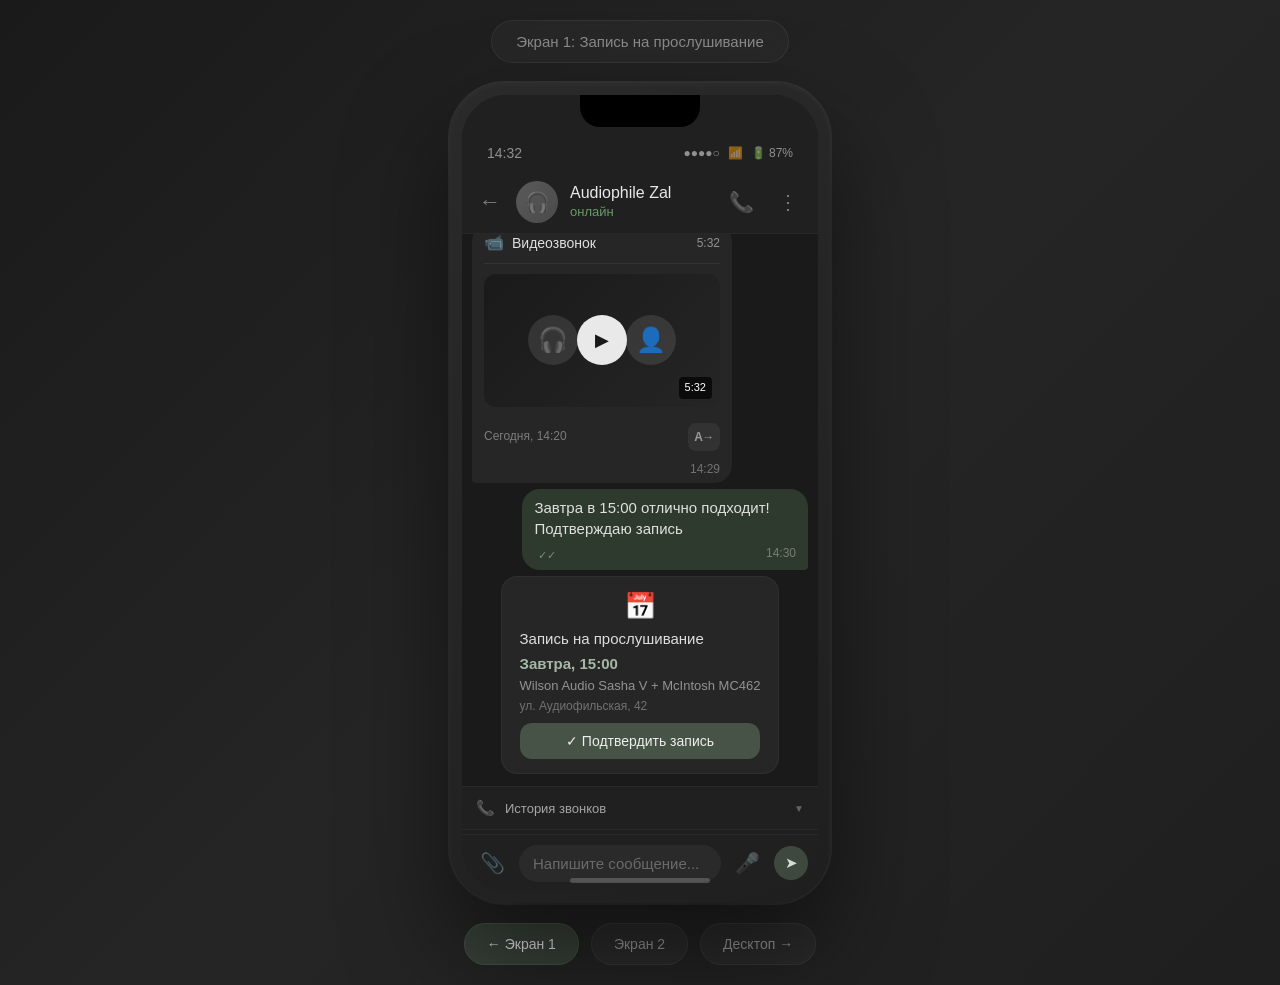
==== commit e2d8c7b5: "Feature: Add Desktop view - operator workspace with chat list, KPI, tasks, calendar, and video call " ====
--- a/index.html
+++ b/index.html
@@ -302,8 +302,9 @@
         
         <!-- Navigation -->
         <div class="navigation">
-            <button class="nav-btn active" onclick="goToScreen(1)">Экран 1</button>
-            <button class="nav-btn" onclick="goToScreen(2)">Экран 2 →</button>
+            <button class="nav-btn active" onclick="goToScreen(1)">← Экран 1</button>
+            <button class="nav-btn" onclick="goToScreen(2)">Экран 2</button>
+            <button class="nav-btn" onclick="goToScreen(3)">Десктоп →</button>
         </div>
     </div>
     
